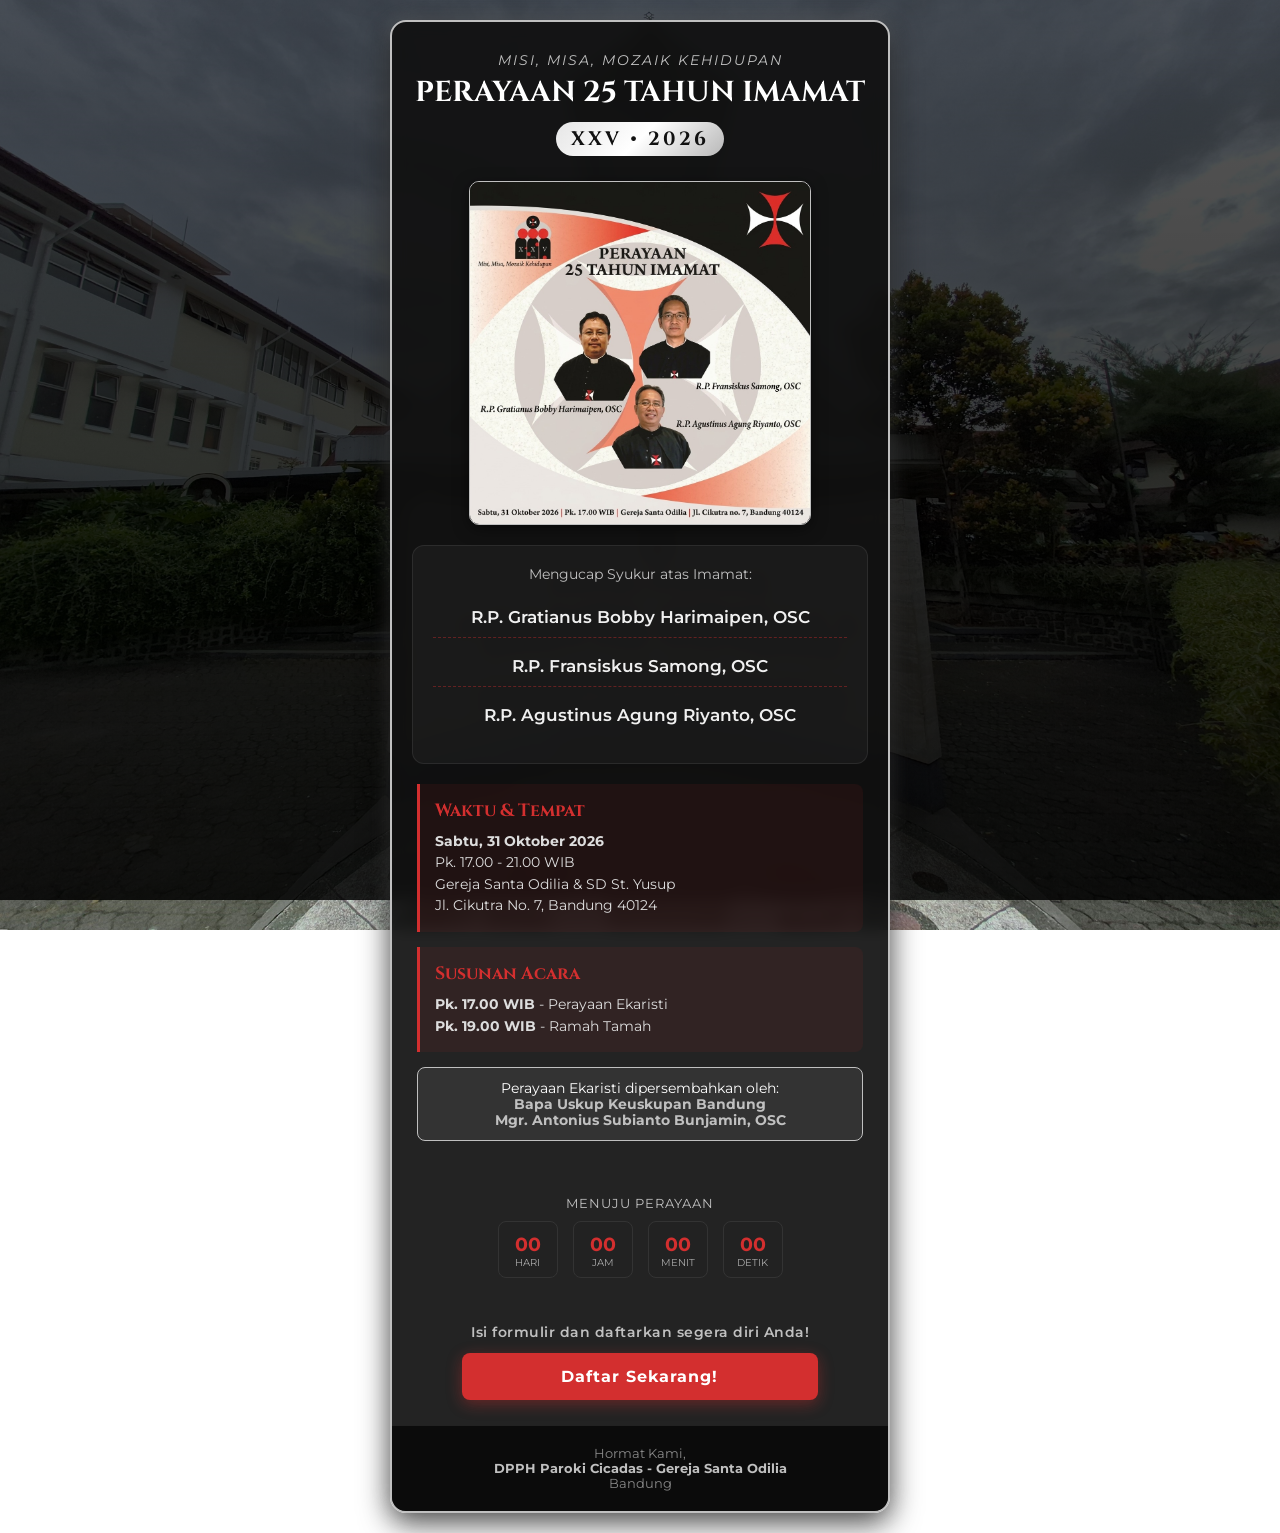
==== index.html @ b8e979f9 "Add files via upload" ====
<!DOCTYPE html>
<html lang="id">
<head>
    <meta charset="UTF-8">
    <meta name="viewport" content="width=device-width, initial-scale=1.0">
    <title>Pesta Perak Imamat</title>
    <link href="https://fonts.googleapis.com/css2?family=Cinzel:wght@500;700&family=Montserrat:wght@300;400;600&display=swap" rel="stylesheet">
    <link rel="stylesheet" href="styles.css">
</head>
<body>
    <div class="card">
        <div class="header-decor">
            <div class="tagline">Misi, Misa, Mozaik Kehidupan</div>
            <h1 class="main-title">PERAYAAN 25 TAHUN IMAMAT</h1>
            <div class="silver-badge">XXV &bull; 2026</div>
        </div>

        <div class="poster-container">
            <img src="src/poster.jpg" alt="Poster Perayaan Imamat" class="poster-img">
        </div>

        <div class="pastors-section">
            <p style="font-size: 0.85rem; color: var(--silver-accent);">Mengucap Syukur atas Imamat:</p>
            <ul class="pastor-list">
                <li class="pastor-item">R.P. Gratianus Bobby Harimaipen, OSC</li>
                <li class="pastor-item">R.P. Fransiskus Samong, OSC</li>
                <li class="pastor-item">R.P. Agustinus Agung Riyanto, OSC</li>
            </ul>
        </div>

        <div class="event-details">
            <div class="event-card">
                <h3>Waktu & Tempat</h3>
                <p><strong>Sabtu, 31 Oktober 2026</strong></p>
                <p>Pk. 17.00 - 21.00 WIB</p>
                <p>Gereja Santa Odilia & SD St. Yusup<br>Jl. Cikutra No. 7, Bandung 40124</p>
            </div>

            <div class="event-card">
                <h3>Susunan Acara</h3>
                <p><strong>Pk. 17.00 WIB</strong> - Perayaan Ekaristi</p>
                <p><strong>Pk. 19.00 WIB</strong> - Ramah Tamah</p>
            </div>

            <div class="celebrant-box">
                Perayaan Ekaristi dipersembahkan oleh:<br>
                <strong>Bapa Uskup Keuskupan Bandung<br>Mgr. Antonius Subianto Bunjamin, OSC</strong>
            </div>
        </div>
        
        <div class="countdown-container">
            <div class="countdown-title">Menuju Perayaan</div>
            <div class="timer">
                <div class="timer-box">
                    <div class="digit-wrapper" id="days-wrapper">
                        <span class="digit current">00</span>
                    </div>
                    <div class="timer-label">HARI</div>
                </div>
                <div class="timer-box">
                    <div class="digit-wrapper" id="hours-wrapper">
                        <span class="digit current">00</span>
                    </div>
                    <div class="timer-label">JAM</div>
                </div>
                <div class="timer-box">
                    <div class="digit-wrapper" id="minutes-wrapper">
                        <span class="digit current">00</span>
                    </div>
                    <div class="timer-label">MENIT</div>
                </div>
                <div class="timer-box">
                    <div class="digit-wrapper" id="seconds-wrapper">
                        <span class="digit current">00</span>
                    </div>
                    <div class="timer-label">DETIK</div>
                </div>
            </div>
        </div>

        <div class="cta-section">
            <p class="cta-text">Isi formulir dan daftarkan segera diri Anda!</p>
            <a href="register.html" class="btn-submit btn-cta">Daftar Sekarang!</a>
        </div>

        <div class="footer">
            <p>Hormat Kami,</p>
            <p><strong>DPPH Paroki Cicadas - Gereja Santa Odilia</strong></p>
            <p>Bandung</p>
        </div>
    </div>

    <script src="js/countdown.js"></script>
</body>
</html>
---- styles.css ----
/* ==========================================
   GENERAL CSS
   ========================================== */

:root {
    --osc-black: rgba(17, 17, 17, 0.92); 
    --osc-red: #d32f2f;
    --osc-white: #ffffff;
    --silver-accent: #c0c0c0;
    --silver-gradient: linear-gradient(135deg, #e6e6e6 0%, #ffffff 50%, #b8b8b8 100%);
}

* {
    margin: 0;
    padding: 0;
    box-sizing: border-box;
}

body {
    font-family: 'Montserrat', sans-serif;
    color: var(--osc-white);
    display: flex;
    justify-content: center;
    align-items: center;
    min-height: 100vh;
    padding: 20px;
    
    background-image: linear-gradient(rgba(0, 0, 0, 0.65), rgba(0, 0, 0, 0.85)), url('src/bg.jpg');
    background-size: cover;
    background-position: center;
    background-repeat: no-repeat;
    background-attachment: fixed;
}

.card {
    background-color: var(--osc-black);
    width: 100%;
    max-width: 500px;
    border-radius: 16px;
    border: 2px solid var(--silver-accent);
    box-shadow: 0 10px 30px rgba(0, 0, 0, 0.7), 0 0 20px rgba(192, 192, 192, 0.3);
    backdrop-filter: blur(8px);
    overflow: hidden;
    position: relative;
    text-align: center;
}

/* ==========================================
   MAIN PAGE STYLES
   ========================================== */

.header-decor {
    padding: 30px 20px 10px;
    position: relative;
}

.tagline {
    font-size: 0.85rem;
    letter-spacing: 2px;
    color: var(--silver-accent);
    text-transform: uppercase;
    margin-bottom: 5px;
    font-style: italic;
}

.main-title {
    font-family: 'Cinzel', serif;
    font-size: 1.8rem;
    color: var(--osc-white);
    margin-bottom: 5px;
}

.silver-badge {
    display: inline-block;
    background: var(--silver-gradient);
    color: #111;
    font-family: 'Cinzel', serif;
    font-weight: 700;
    font-size: 1.2rem;
    padding: 4px 15px;
    border-radius: 20px;
    margin-top: 5px;
    letter-spacing: 3px;
}

.poster-container {
    padding: 15px 20px 0;
    display: flex;
    justify-content: center;
}

.poster-img {
    width: 75%;
    height: auto;
    border-radius: 10px;
    border: 1px solid var(--silver-accent);
    box-shadow: 0 4px 15px rgba(0, 0, 0, 0.5);
    display: block;
}

.pastors-section {
    padding: 20px;
    background: rgba(255, 255, 255, 0.04);
    margin: 20px;
    border-radius: 12px;
    border: 1px solid rgba(255, 255, 255, 0.08);
}

.pastor-list {
    list-style: none;
    margin-top: 15px;
}

.pastor-item {
    font-size: 1.05rem;
    font-weight: 600;
    padding: 10px;
    margin-bottom: 8px;
    border-bottom: 1px dashed rgba(211, 47, 47, 0.4);
    color: #f0f0f0;
}

.pastor-item:last-child {
    border-bottom: none;
}

.event-details {
    padding: 0 25px 20px;
}

.event-card {
    border-left: 3px solid var(--osc-red);
    background: rgba(211, 47, 47, 0.08);
    text-align: left;
    padding: 15px;
    border-radius: 0 8px 8px 0;
    margin-bottom: 15px;
}

.event-card h3 {
    font-family: 'Cinzel', serif;
    color: var(--osc-red);
    font-size: 1.1rem;
    margin-bottom: 8px;
}

.event-card p {
    font-size: 0.9rem;
    line-height: 1.5;
    color: #ddd;
}

.celebrant-box {
    background: rgba(192, 192, 192, 0.1);
    padding: 12px;
    border-radius: 8px;
    font-size: 0.85rem;
    margin-top: 15px;
    border: 1px solid var(--silver-accent);
}

.celebrant-box strong {
    color: var(--silver-accent);
}

.cta-section {
    padding: 10px 25px 25px;
    text-align: center;
}

.cta-text {
    font-size: 0.9rem;
    font-weight: 600;
    color: var(--silver-accent);
    margin-bottom: 12px;
    letter-spacing: 0.5px;
}

.btn-cta {
    display: block;
    width: fit-content;
    min-width: 200px;
    max-width: 80%;
    margin: 0 auto;
    text-decoration: none;
    text-align: center;
    box-shadow: 0 4px 15px rgba(211, 47, 47, 0.4);
}

.btn-cta:hover {
    transition: .2s ease-in-out;
    box-shadow: 0 6px 20px rgba(211, 47, 47, 0.6);
    scale: 102%;
}

/* ==========================================
   COUNTDOWN & ROLL ANIMATION STYLES
   ========================================== */

.countdown-container {
    margin: 20px 0;
    padding: 15px;
}

.countdown-title {
    font-size: 0.8rem;
    letter-spacing: 1px;
    color: var(--silver-accent);
    text-transform: uppercase;
    margin-bottom: 10px;
}

.timer {
    display: flex;
    justify-content: center;
    gap: 15px;
}

.timer-box {
    background: rgba(34, 34, 34, 0.8);
    padding: 8px;
    border-radius: 8px;
    min-width: 60px;
    border: 1px solid #333;
    overflow: hidden; 
}

.digit-wrapper {
    position: relative;
    height: 1.5em; 
    overflow: hidden;
}

.digit {
    display: block;
    width: 100%;
    font-size: 1.2rem;
    font-weight: bold;
    color: var(--osc-red);
    line-height: 1.5em;
    text-align: center;
}

.digit.incoming {
    position: absolute;
    top: 0;
    left: 0;
    transform: translateY(-100%);
    animation: slideDown 0.4s cubic-bezier(0.4, 0, 0.2, 1) forwards;
}

.digit.outgoing {
    animation: pushDown 0.4s cubic-bezier(0.4, 0, 0.2, 1) forwards;
}

@keyframes slideDown {
    from {
        transform: translateY(-100%);
        opacity: 0;
    }
    to {
        transform: translateY(0);
        opacity: 1;
    }
}

@keyframes pushDown {
    from {
        transform: translateY(0);
        opacity: 1;
    }
    to {
        transform: translateY(100%);
        opacity: 0;
    }
}

.timer-label {
    font-size: 0.65rem;
    color: #aaa;
    margin-top: 2px;
}

.footer {
    padding: 20px;
    background-color: rgba(10, 10, 10, 0.95);
    border-top: 1px solid #222;
    font-size: 0.8rem;
    color: #888;
}

.footer strong {
    color: var(--silver-accent);
}

@media (max-width: 480px) {
    .main-title {
        font-size: 1.5rem;
    }
    .card {
        border-radius: 0;
    }
}

/* ==========================================
   REGISTER FORM STYLES
   ========================================== */

.form-section {
    padding: 20px 25px 30px;
    text-align: left;
}

.form-group {
    margin-bottom: 18px;
}

.form-group label {
    display: block;
    font-size: 0.85rem;
    font-weight: 600;
    color: var(--silver-accent);
    margin-bottom: 6px;
}

.form-group input, 
.form-group select {
    width: 100%;
    padding: 12px 15px;
    border-radius: 8px;
    border: 1px solid rgba(192, 192, 192, 0.3);
    background: rgba(255, 255, 255, 0.05);
    color: var(--osc-white);
    font-family: 'Montserrat', sans-serif;
    font-size: 0.9rem;
    outline: none;
    transition: border-color 0.3s, background-color 0.3s;
}

.form-group input:focus, 
.form-group select:focus {
    border-color: var(--osc-red);
    background: rgba(255, 255, 255, 0.1);
}

.form-group select option {
    background-color: #111;
    color: var(--osc-white);
}

.form-group input:disabled,
.form-group select:disabled,
.btn-submit:disabled {
    opacity: 0.5;
    cursor: not-allowed !important;
    filter: grayscale(50%);
}

.btn-submit:disabled:hover {
    background-color: var(--osc-red);
}

.btn-submit {
    width: 100%;
    padding: 14px;
    border: none;
    border-radius: 8px;
    background-color: var(--osc-red);
    color: var(--osc-white);
    font-weight: 700;
    font-size: 1rem;
    letter-spacing: 1px;
    cursor: pointer;
    transition: background-color 0.3s, transform 0.1s;
    margin-top: 10px;
}

.btn-submit:hover {
    background-color: #b71c1c;
}

.btn-submit:active {
    transform: scale(0.98);
}

/* ==========================================
   ERROR MESSAGE & VALIDATION STYLING
   ========================================== */

.error-msg {
    color: #ff5252;
    font-size: 0.75rem;
    margin-top: 4px;
    display: none;
    font-weight: 400;
}

.form-group input.invalid,
.form-group select.invalid {
    border-color: #ff5252 !important;
}

/* ==========================================
   MODAL ANIMATION & STYLING
   ========================================== */

.modal-overlay {
    position: fixed;
    top: 0;
    left: 0;
    width: 100%;
    height: 100%;
    background: rgba(0, 0, 0, 0.8);
    backdrop-filter: blur(5px);
    display: flex;
    justify-content: center;
    align-items: center;
    z-index: 1000;
    opacity: 0;
    pointer-events: none;
    transition: opacity 0.3s cubic-bezier(0.4, 0, 0.2, 1);
}

.modal-overlay.active {
    opacity: 1;
    pointer-events: auto;
}

.modal-box {
    background: #1a1a1a;
    border: 1px solid var(--silver-accent);
    border-radius: 12px;
    width: 90%;
    max-width: 400px;
    padding: 25px;
    text-align: center;
    box-shadow: 0 10px 30px rgba(0, 0, 0, 0.9);
    
    transform: scale(0.7) translateY(20px);
    transition: transform 0.3s cubic-bezier(0.175, 0.885, 0.32, 1.275);
}

.modal-overlay.active .modal-box {
    transform: scale(1) translateY(0);
}

.modal-title {
    font-family: 'Cinzel', serif;
    color: var(--osc-red);
    font-size: 1.2rem;
    margin-bottom: 12px;
}

.modal-text {
    font-size: 0.9rem;
    line-height: 1.5;
    color: #ddd;
    margin-bottom: 20px;
}

.modal-buttons {
    display: flex;
    gap: 10px;
}

.btn-modal {
    flex: 1;
    padding: 10px;
    border: none;
    border-radius: 6px;
    font-weight: 600;
    cursor: pointer;
    font-size: 0.85rem;
    font-family: 'Montserrat', sans-serif;
}

.btn-cancel {
    background: #333;
    color: var(--silver-accent);
    border: 1px solid #555;
}

.btn-confirm {
    background: var(--osc-red);
    color: var(--osc-white);
}
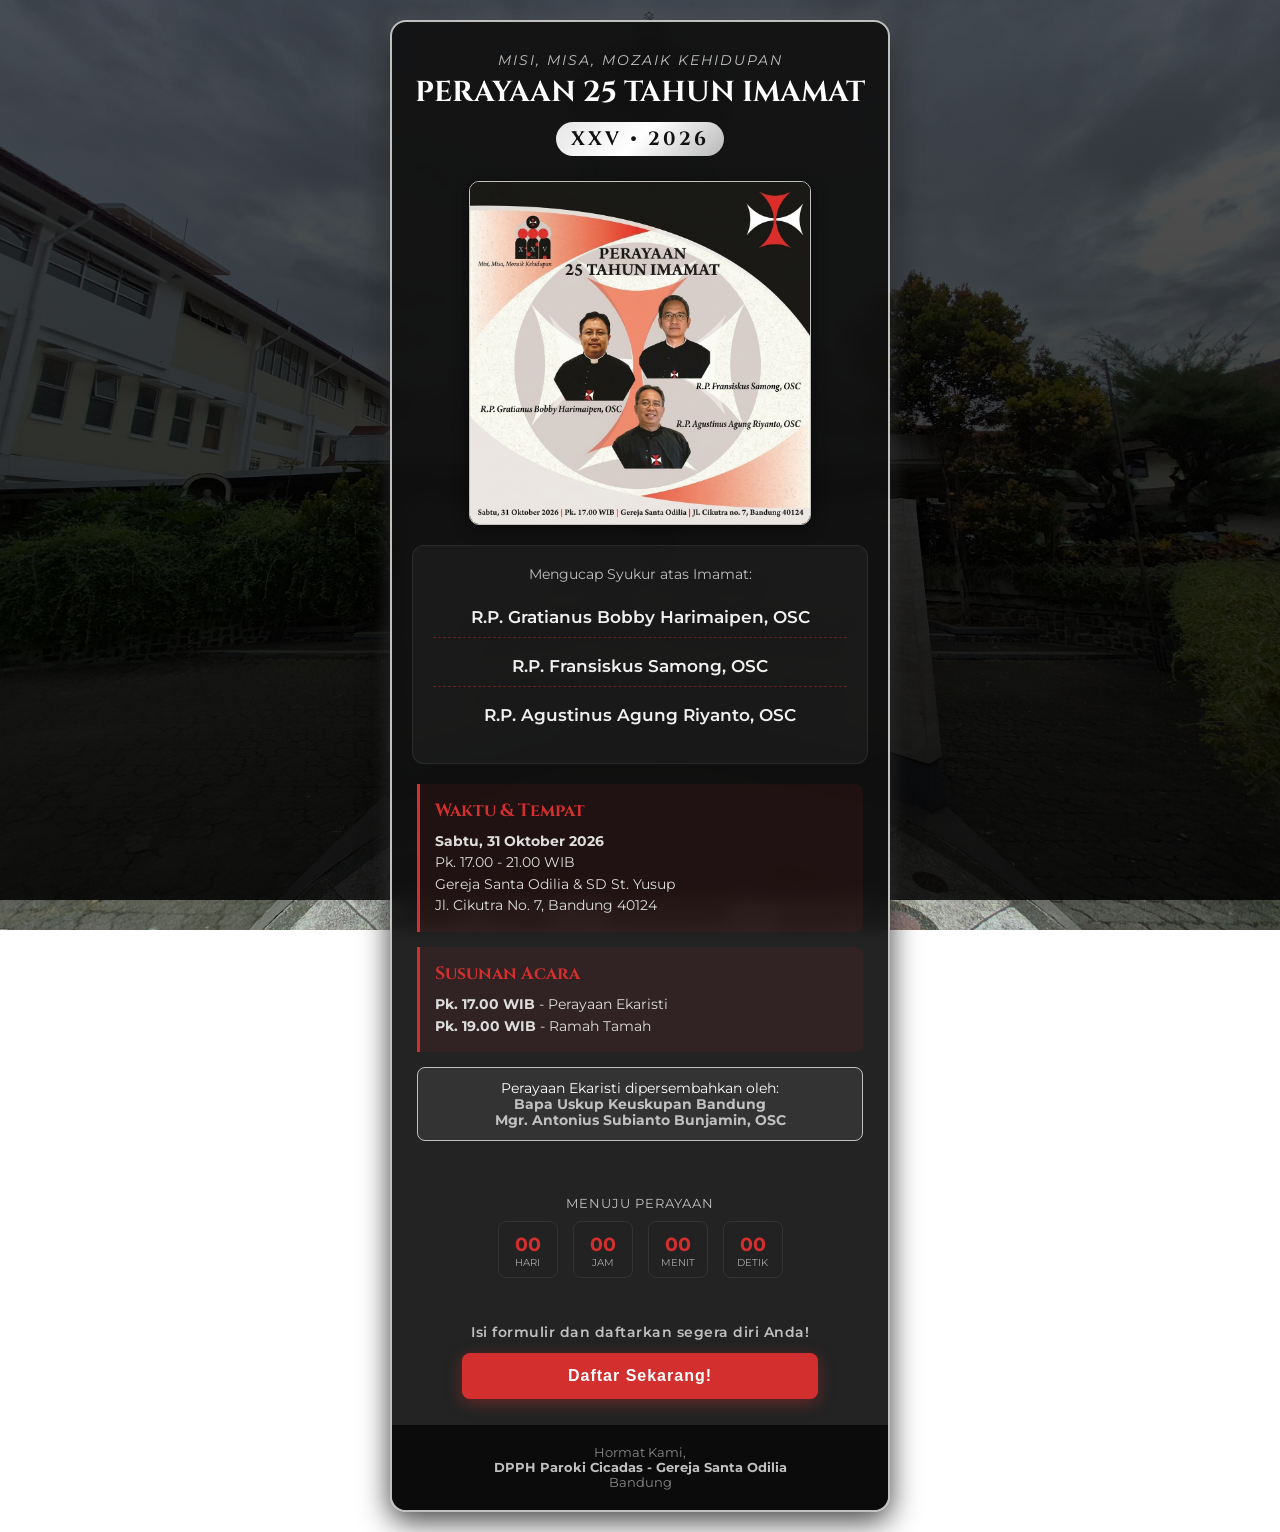
==== commit 274dba8c: "Add files via upload" ====
--- a/index.html
+++ b/index.html
@@ -5,6 +5,7 @@
     <meta name="viewport" content="width=device-width, initial-scale=1.0">
     <title>Pesta Perak Imamat</title>
     <link href="https://fonts.googleapis.com/css2?family=Cinzel:wght@500;700&family=Montserrat:wght@300;400;600&display=swap" rel="stylesheet">
+    <link rel="stylesheet" href="https://cdnjs.cloudflare.com/ajax/libs/font-awesome/6.4.0/css/all.min.css">
     <link rel="stylesheet" href="styles.css">
 </head>
 <body>
@@ -80,7 +81,7 @@
 
         <div class="cta-section">
             <p class="cta-text">Isi formulir dan daftarkan segera diri Anda!</p>
-            <a href="register.html" class="btn-submit btn-cta">Daftar Sekarang!</a>
+            <button type="button" class="btn-submit btn-cta" onclick="openModal()">Daftar Sekarang!</button>
         </div>
 
         <div class="footer">
@@ -90,6 +91,38 @@
         </div>
     </div>
 
+    <div id="registrationModal" class="modal-overlay">
+        <div class="modal-content">
+            <button class="modal-close" onclick="closeModal()">&times;</button>
+            
+            <h2 class="modal-title">Pilih Kategori Pendaftaran</h2>
+            
+            <div class="modal-note">
+                <i class="fa-solid fa-circle-info"></i>
+                <span>*<strong>Catatan:</strong> Undangan Khusus hanya diperuntukkan bagi tamu undangan yang telah dihubungi secara pribadi oleh panitia.</span>
+            </div>
+
+            <div class="modal-options">
+                <a href="register.html" class="btn-option btn-regular">
+                    <i class="fa-solid fa-ticket option-icon"></i>
+                    <div class="option-text">
+                        <span class="option-title">Undangan Reguler</span>
+                        <span class="option-sub">Untuk Umat & Umum</span>
+                    </div>
+                </a>
+
+                <a href="reg-vip.html" class="btn-option btn-vip">
+                    <i class="fa-solid fa-crown option-icon"></i>
+                    <div class="option-text">
+                        <span class="option-title">Undangan Khusus</span>
+                        <span class="option-sub">Tamu VIP / Personal</span>
+                    </div>
+                </a>
+            </div>
+        </div>
+    </div>
+
     <script src="js/countdown.js"></script>
+    <script src="js/prereg.js"></script>
 </body>
 </html>
--- a/styles.css
+++ b/styles.css
@@ -43,6 +43,10 @@
     overflow: hidden;
     position: relative;
     text-align: center;
+}
+
+.vip-card {
+    border: 2px solid rgb(179, 152, 0) !important;
 }
 
 /* ==========================================
@@ -340,6 +344,12 @@
 .form-group input:focus, 
 .form-group select:focus {
     border-color: var(--osc-red);
+    background: rgba(255, 255, 255, 0.1);
+}
+
+.vip-form input:focus, 
+.vip-form select:focus {
+    border-color: rgb(179, 152, 0);
     background: rgba(255, 255, 255, 0.1);
 }
 
@@ -383,6 +393,18 @@
     transform: scale(0.98);
 }
 
+.btn-submit.vip-btn {
+    background-color: rgb(193, 116, 0);
+}
+
+.btn-submit.vip-btn:hover {
+    background-color: rgb(153, 128, 0);
+}
+
+.btn-submit.vip-btn:active {
+    transform: scale(0.98);
+}
+
 /* ==========================================
    ERROR MESSAGE & VALIDATION STYLING
    ========================================== */
@@ -483,4 +505,162 @@
 .btn-confirm {
     background: var(--osc-red);
     color: var(--osc-white);
+}
+
+.modal-overlay {
+    position: fixed;
+    top: 0;
+    left: 0;
+    width: 100%;
+    height: 100%;
+    background-color: rgba(0, 0, 0, 0.75);
+    backdrop-filter: blur(5px);
+    display: flex;
+    justify-content: center;
+    align-items: center;
+    z-index: 9999;
+    opacity: 0;
+    visibility: hidden;
+    transition: opacity 0.3s ease, visibility 0.3s ease;
+}
+
+.modal-overlay.active {
+    opacity: 1;
+    visibility: visible;
+}
+
+.modal-content {
+    background: #1a1a24;
+    border-radius: 16px;
+    padding: 30px 25px;
+    width: 90%;
+    max-width: 520px;
+    box-shadow: 0 15px 35px rgba(0, 0, 0, 0.6);
+    position: relative;
+    transform: scale(0.8);
+    transition: transform 0.3s ease;
+    box-sizing: border-box;
+    text-align: center;
+    color: #ffffff;
+}
+
+.modal-overlay.active .modal-content {
+    transform: scale(1);
+}
+
+.modal-close {
+    position: absolute;
+    top: 12px;
+    right: 18px;
+    background: none;
+    border: none;
+    color: #aaa;
+    font-size: 28px;
+    font-weight: bold;
+    cursor: pointer;
+    transition: color 0.2s;
+}
+
+.modal-close:hover {
+    color: #ffffff;
+}
+
+.modal-title {
+    font-family: 'Cinzel', serif;
+    font-size: 1.3rem;
+    color: #f3e5ab;
+    margin-top: 0;
+    margin-bottom: 15px;
+}
+
+.modal-note {
+    background: rgba(212, 175, 55, 0.1);
+    border-left: 3px solid #d4af37;
+    padding: 10px 12px;
+    border-radius: 6px;
+    font-size: 0.8rem;
+    color: #d1d5db;
+    margin-bottom: 22px;
+    text-align: left;
+    display: flex;
+    gap: 10px;
+    align-items: flex-start;
+    line-height: 1.4;
+}
+
+.modal-note i {
+    color: #d4af37;
+    margin-top: 2px;
+}
+
+.modal-options {
+    display: grid;
+    grid-template-columns: 1fr 1fr;
+    gap: 15px;
+}
+
+.btn-option {
+    display: flex;
+    flex-direction: column;
+    align-items: center;
+    justify-content: center;
+    padding: 18px 10px;
+    border-radius: 12px;
+    text-decoration: none;
+    color: #ffffff;
+    transition: transform 0.2s, box-shadow 0.2s;
+    box-sizing: border-box;
+}
+
+.btn-option:hover {
+    transform: translateY(-3px);
+}
+
+.option-icon {
+    font-size: 1.8rem;
+    margin-bottom: 10px;
+}
+
+.option-text {
+    display: flex;
+    flex-direction: column;
+    align-items: center;
+}
+
+.option-title {
+    font-weight: 600;
+    font-size: 0.95rem;
+}
+
+.option-sub {
+    font-size: 0.72rem;
+    opacity: 0.85;
+    margin-top: 3px;
+}
+
+.btn-regular {
+    background: linear-gradient(135deg, #1e3c72 0%, #2a5298 100%);
+    border: 1px solid #4a76a8;
+    box-shadow: 0 4px 15px rgba(30, 60, 114, 0.4);
+}
+
+.btn-regular:hover {
+    box-shadow: 0 6px 20px rgba(42, 82, 152, 0.6);
+}
+
+.btn-vip {
+    background: linear-gradient(135deg, #b8860b 0%, #d4af37 50%, #aa7c11 100%);
+    border: 1px solid #f3e5ab;
+    box-shadow: 0 4px 15px rgba(212, 175, 55, 0.3);
+    color: #111;
+}
+
+.btn-vip:hover {
+    box-shadow: 0 6px 20px rgba(212, 175, 55, 0.5);
+}
+
+@media (max-width: 480px) {
+    .modal-options {
+        grid-template-columns: 1fr;
+    }
 }
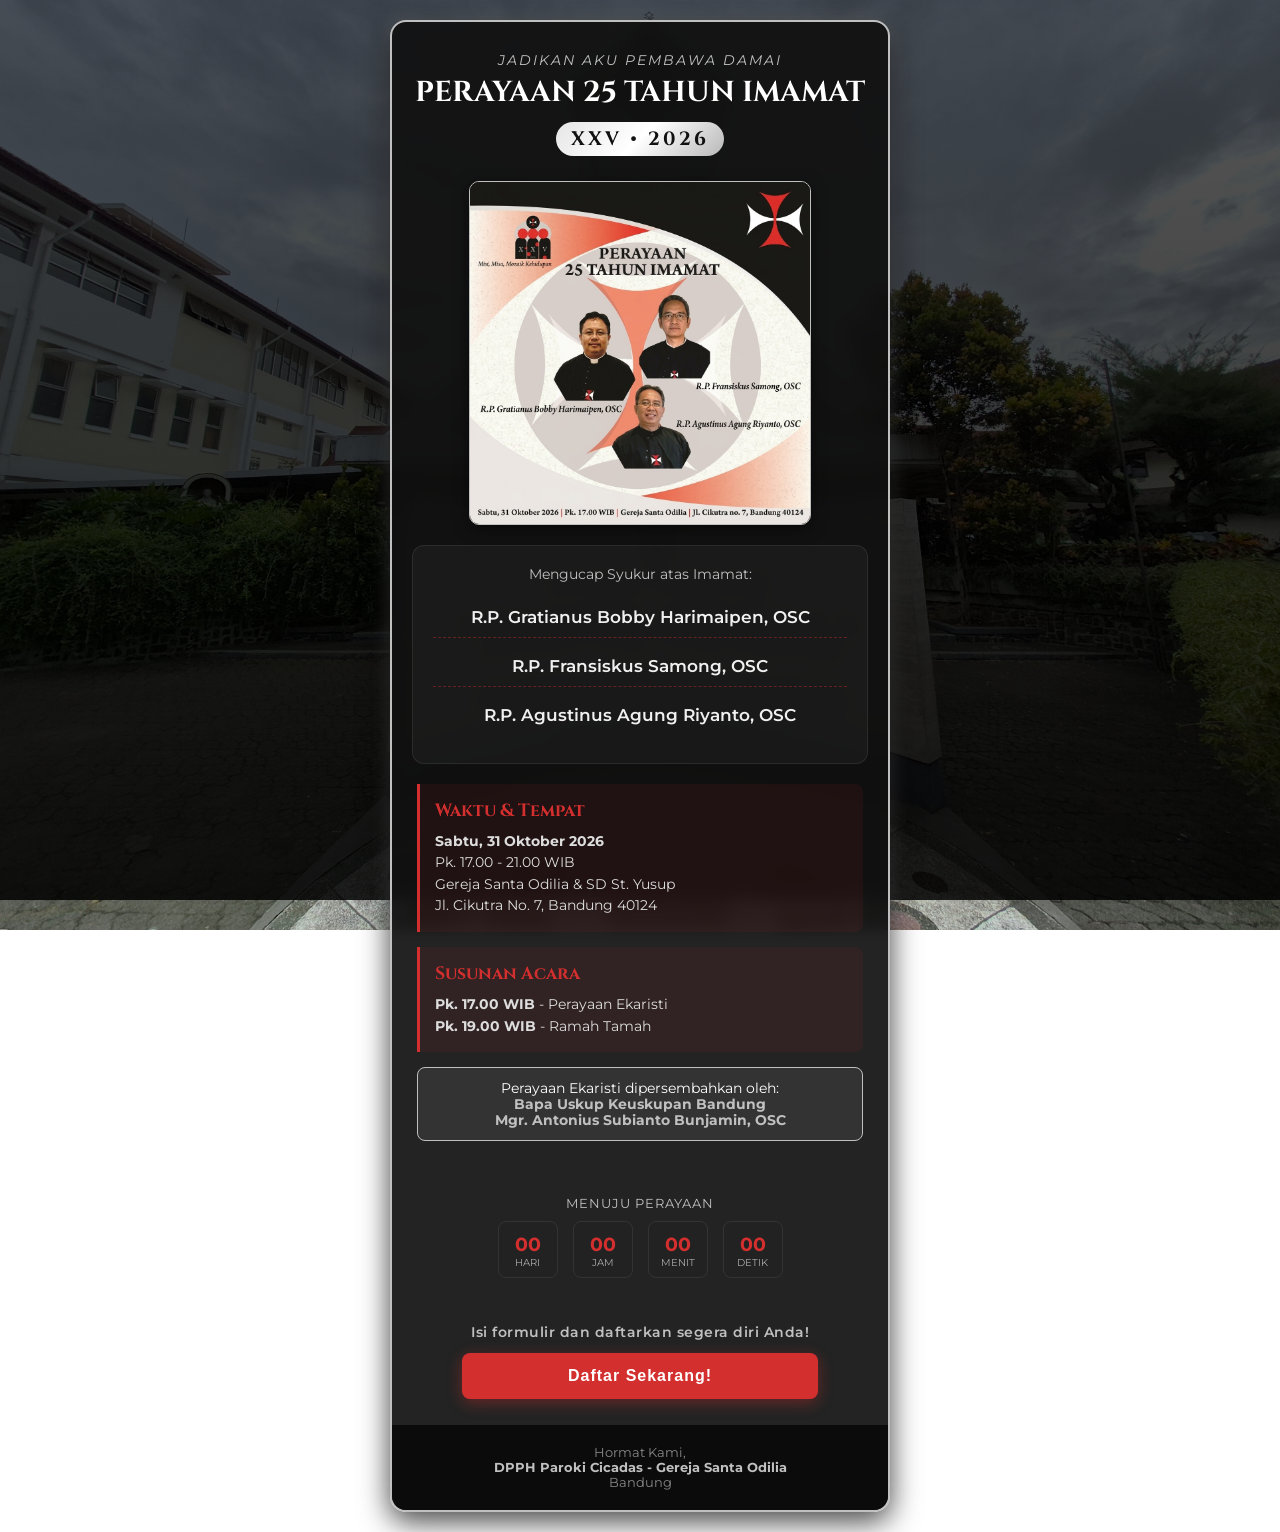
==== commit 375c274f: "Add files via upload" ====
--- a/index.html
+++ b/index.html
@@ -11,7 +11,7 @@
 <body>
     <div class="card">
         <div class="header-decor">
-            <div class="tagline">Misi, Misa, Mozaik Kehidupan</div>
+            <div class="tagline">Jadikan Aku Pembawa Damai</div>
             <h1 class="main-title">PERAYAAN 25 TAHUN IMAMAT</h1>
             <div class="silver-badge">XXV &bull; 2026</div>
         </div>
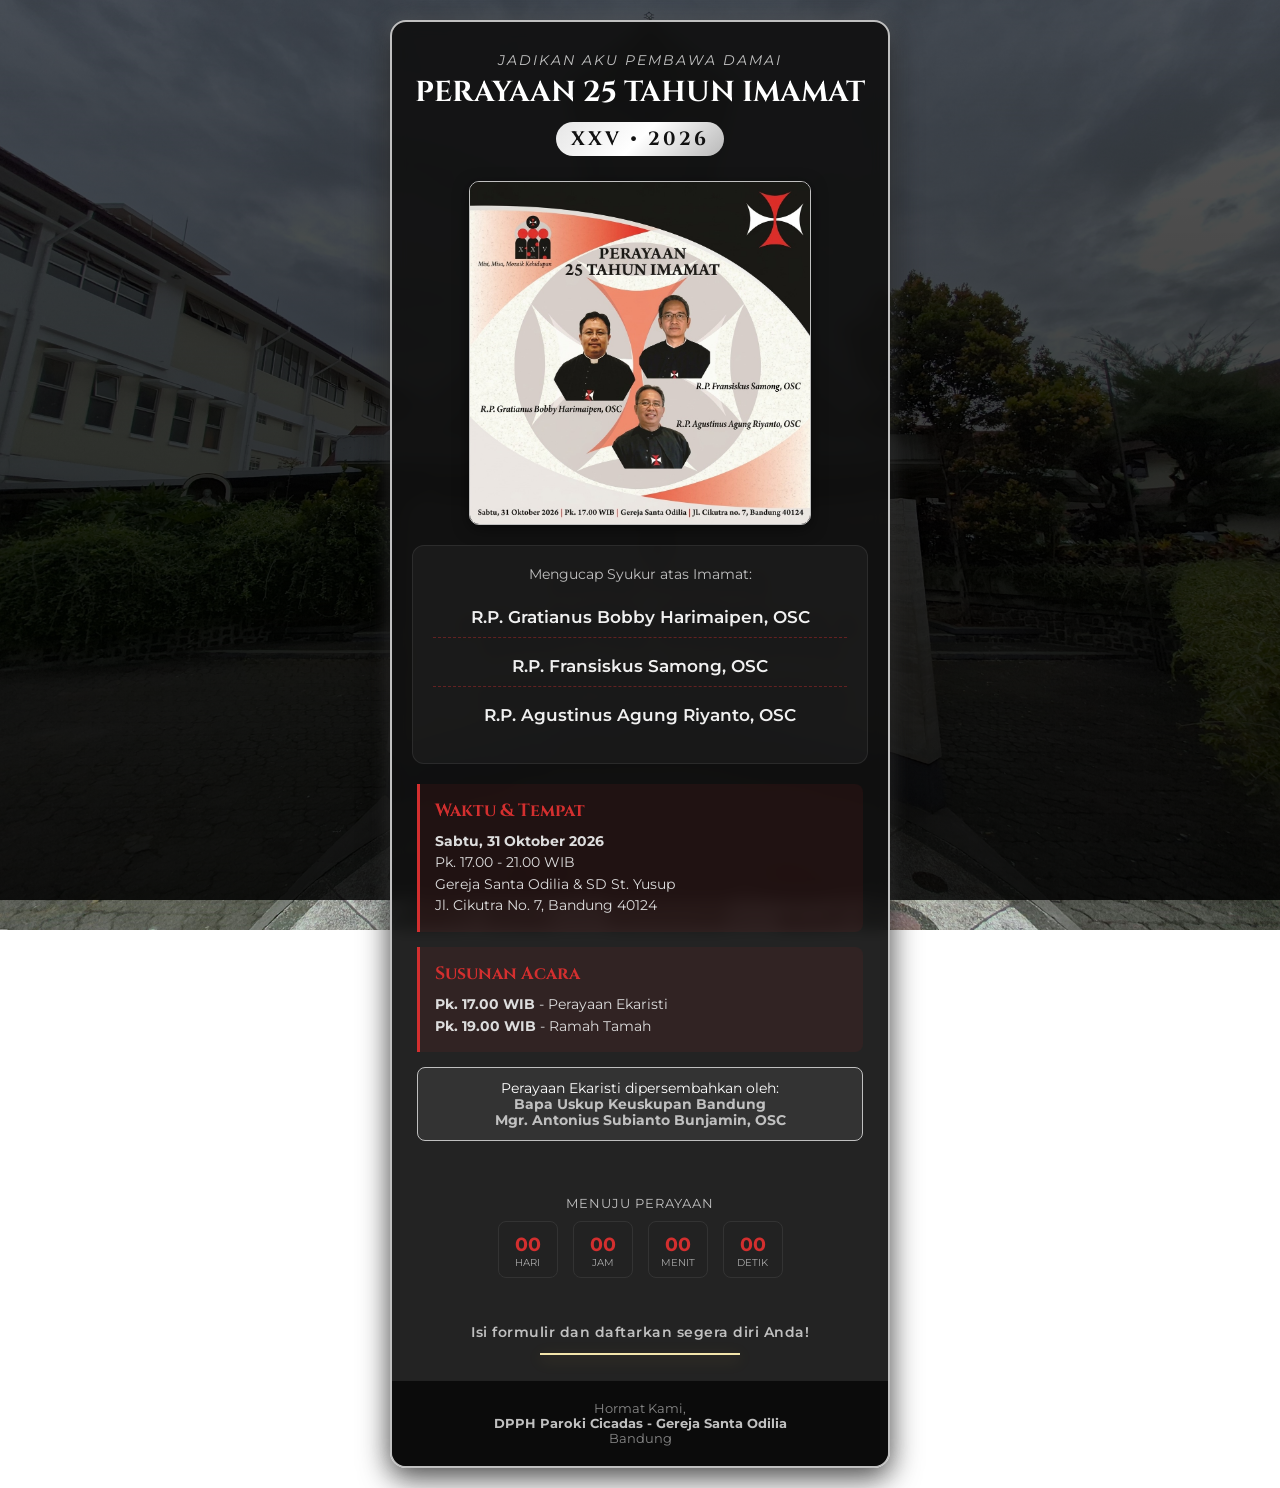
==== commit 1affa579: "Update index.html" ====
--- a/index.html
+++ b/index.html
@@ -81,7 +81,7 @@
 
         <div class="cta-section">
             <p class="cta-text">Isi formulir dan daftarkan segera diri Anda!</p>
-            <button type="button" class="btn-submit btn-cta" onclick="openModal()">Daftar Sekarang!</button>
+            <a href="reg-vip.html" class="submit btn-cta btn-vip"></a>
         </div>
 
         <div class="footer">
@@ -91,38 +91,7 @@
         </div>
     </div>
 
-    <div id="registrationModal" class="modal-overlay">
-        <div class="modal-content">
-            <button class="modal-close" onclick="closeModal()">&times;</button>
-            
-            <h2 class="modal-title">Pilih Kategori Pendaftaran</h2>
-            
-            <div class="modal-note">
-                <i class="fa-solid fa-circle-info"></i>
-                <span>*<strong>Catatan:</strong> Undangan Khusus hanya diperuntukkan bagi tamu undangan yang telah dihubungi secara pribadi oleh panitia.</span>
-            </div>
-
-            <div class="modal-options">
-                <a href="register.html" class="btn-option btn-regular">
-                    <i class="fa-solid fa-ticket option-icon"></i>
-                    <div class="option-text">
-                        <span class="option-title">Undangan Reguler</span>
-                        <span class="option-sub">Untuk Umat & Umum</span>
-                    </div>
-                </a>
-
-                <a href="reg-vip.html" class="btn-option btn-vip">
-                    <i class="fa-solid fa-crown option-icon"></i>
-                    <div class="option-text">
-                        <span class="option-title">Undangan Khusus</span>
-                        <span class="option-sub">Tamu VIP / Personal</span>
-                    </div>
-                </a>
-            </div>
-        </div>
-    </div>
-
     <script src="js/countdown.js"></script>
     <script src="js/prereg.js"></script>
 </body>
-</html>+</html>
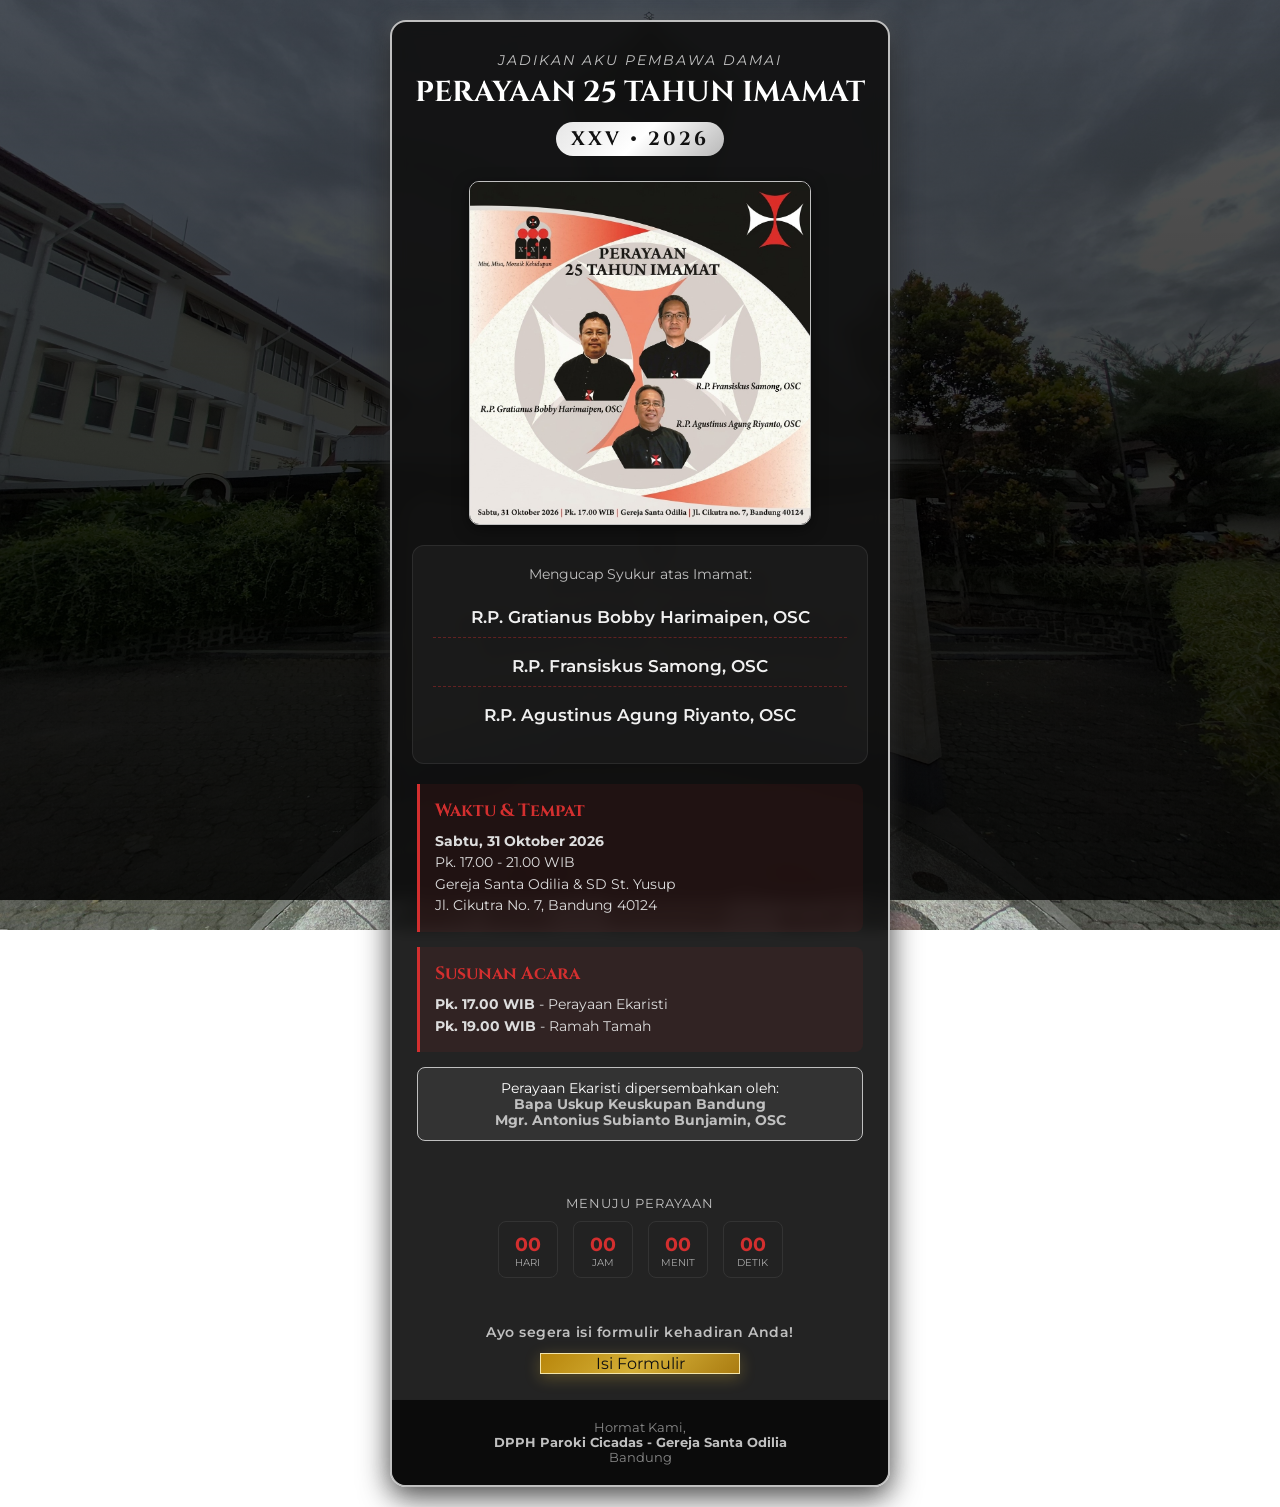
==== commit 10283049: "Update index.html" ====
--- a/index.html
+++ b/index.html
@@ -80,8 +80,8 @@
         </div>
 
         <div class="cta-section">
-            <p class="cta-text">Isi formulir dan daftarkan segera diri Anda!</p>
-            <a href="reg-vip.html" class="submit btn-cta btn-vip"></a>
+            <p class="cta-text">Ayo segera isi formulir kehadiran Anda!</p>
+            <a href="reg-vip.html" class="submit btn-cta btn-vip">Isi Formulir</a>
         </div>
 
         <div class="footer">
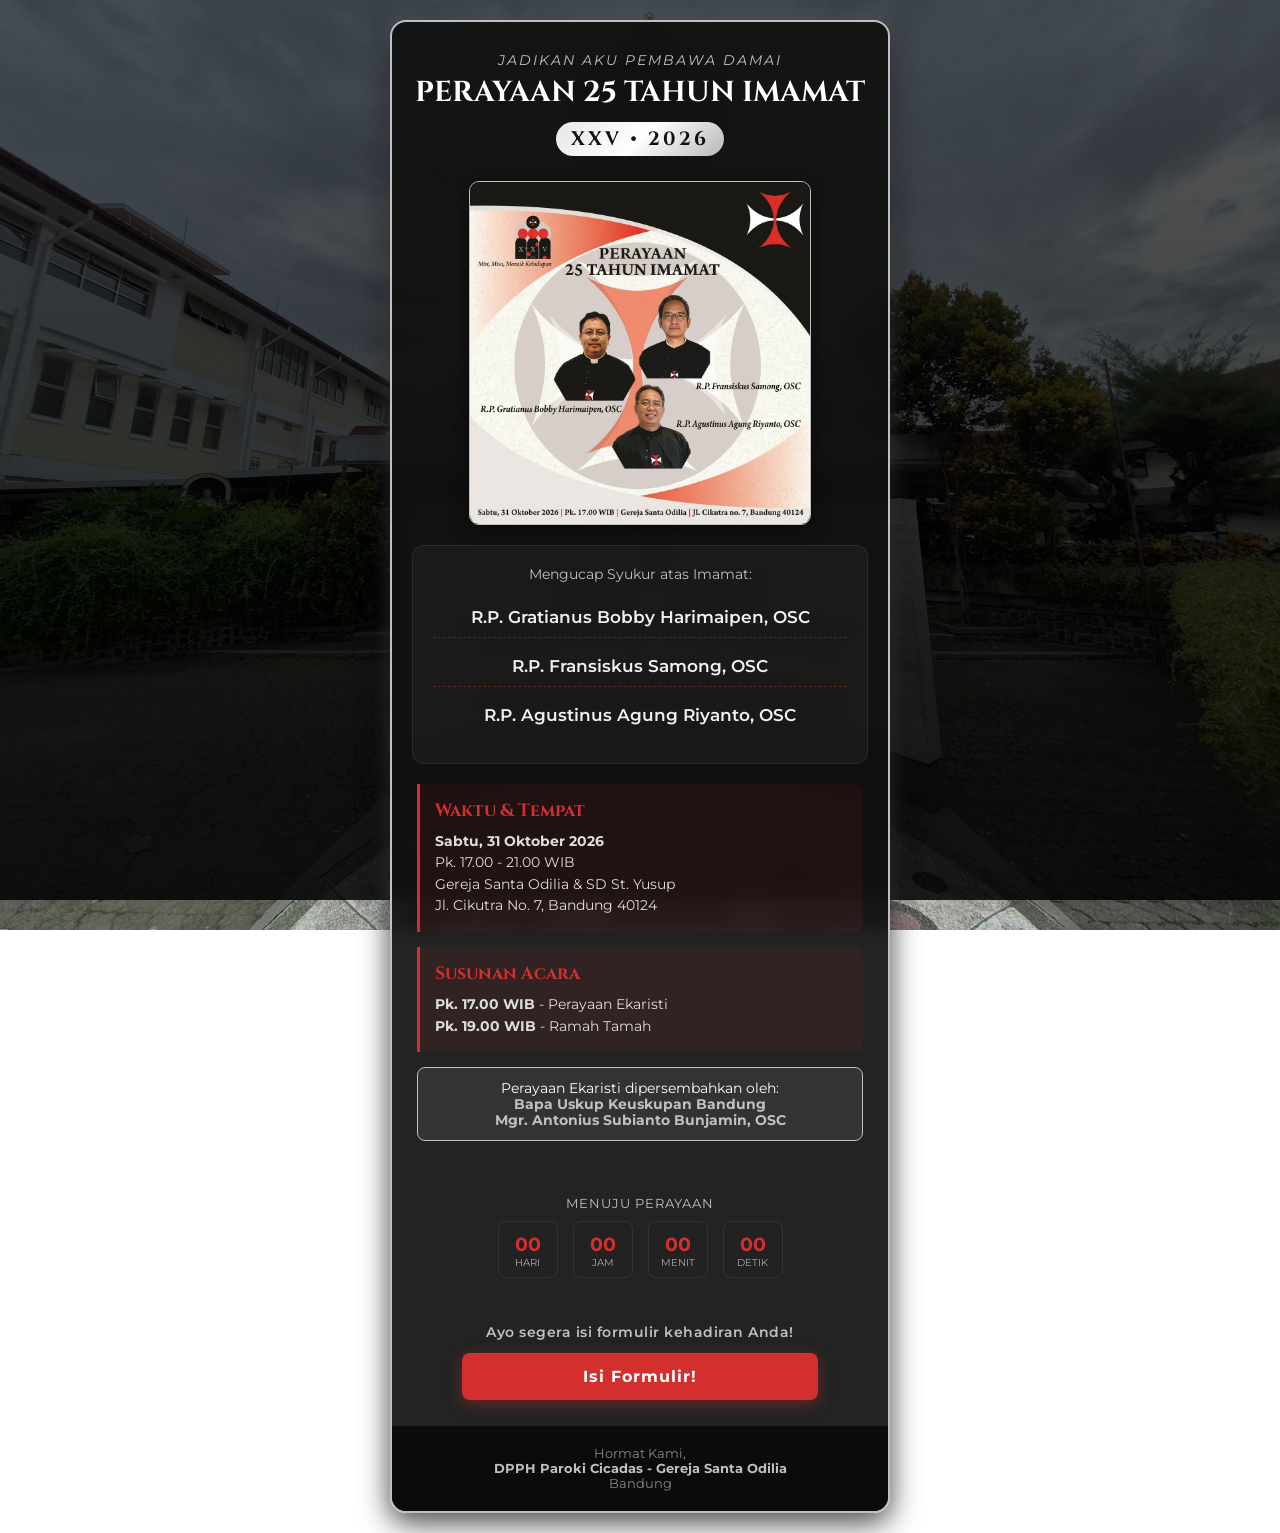
==== commit 6c0ae7f5: "Update index.html" ====
--- a/index.html
+++ b/index.html
@@ -78,10 +78,10 @@
                 </div>
             </div>
         </div>
-
+        
         <div class="cta-section">
             <p class="cta-text">Ayo segera isi formulir kehadiran Anda!</p>
-            <a href="reg-vip.html" class="submit btn-cta btn-vip">Isi Formulir</a>
+            <a href="reg-vip.html" class="btn-submit btn-cta">Isi Formulir!</a>
         </div>
 
         <div class="footer">
